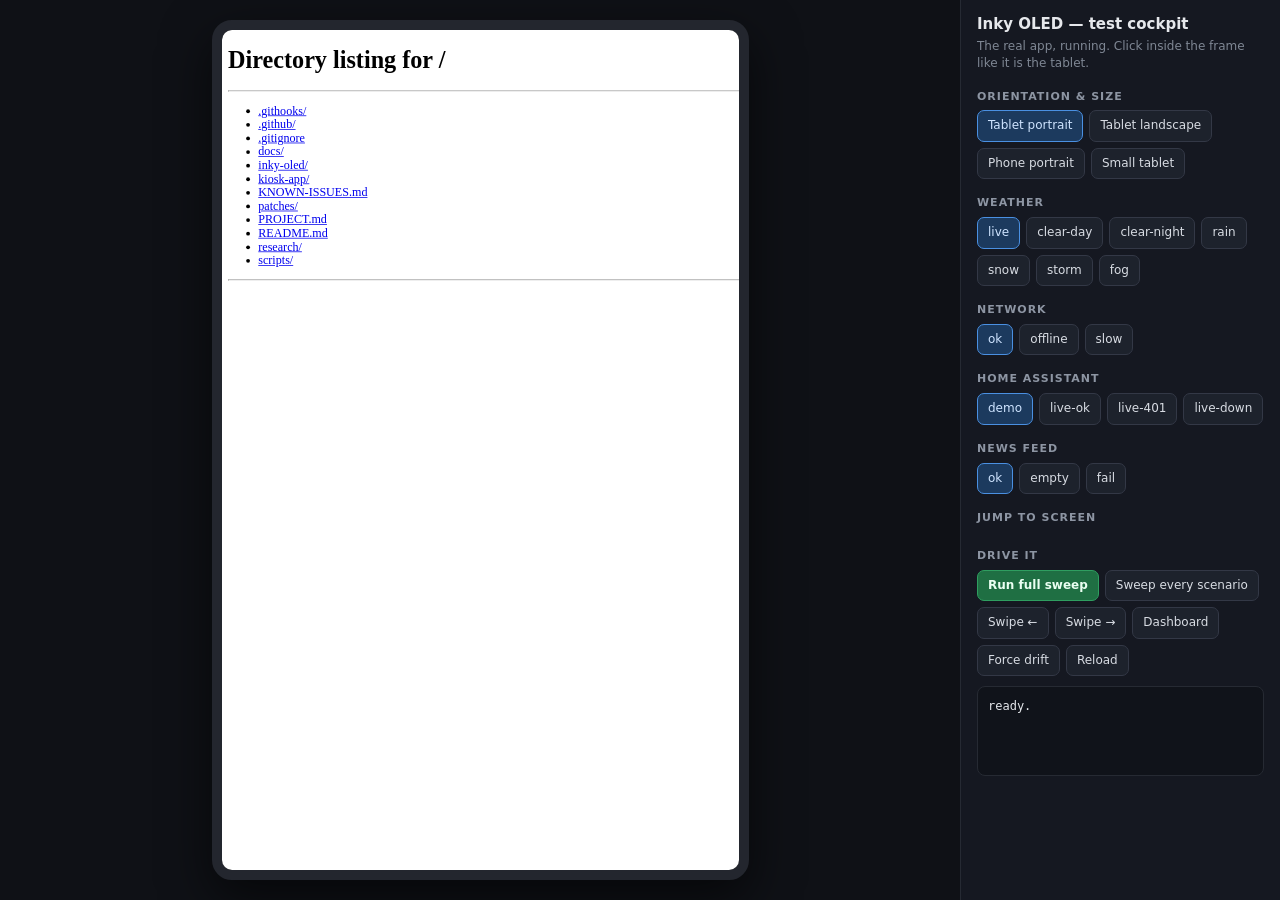
==== inky-oled/sim/cockpit.html @ 6fed16b7 "A cockpit that can actually drive the panel, and what it found The screenshots-and-a-static-server a" ====
<!doctype html>
<html>
<head>
<meta charset="utf-8">
<title>Inky OLED — test cockpit</title>
<style>
  :root { color-scheme: dark; }
  * { box-sizing: border-box; }
  body { margin: 0; background: #0f1116; color: #e6e8ec; display: flex; height: 100vh;
         font: 14px/1.45 system-ui, sans-serif; }
  #stage { flex: 1 1 auto; display: flex; align-items: center; justify-content: center;
           padding: 18px; overflow: auto; }
  /* The frame renders the app at the tablet's TRUE CSS viewport (711x1138) and scales the
     whole thing down to fit the pane. Sizing the iframe itself to fit instead would change
     what 1vh means, and every measurement in this app is in vh — the layout findings would
     be about the cockpit rather than about the panel. */
  #frame { border: 10px solid #23262e; border-radius: 20px; background: #000;
           box-shadow: 0 18px 50px rgba(0,0,0,.6); overflow: hidden; }
  iframe { border: 0; display: block; border-radius: 11px; transform-origin: 0 0; }
  aside { flex: 0 0 320px; background: #151821; border-left: 1px solid #262a33;
          padding: 14px 16px 30px; overflow: auto; }
  h1 { font-size: 15px; margin: 0 0 2px; }
  .hint { color: #7f8794; font-size: 12px; margin: 0 0 14px; }
  h2 { font-size: 11px; text-transform: uppercase; letter-spacing: .09em; color: #8d95a3;
       margin: 16px 0 6px; font-weight: 600; }
  .row { display: flex; flex-wrap: wrap; gap: 6px; }
  button { font: inherit; font-size: 12px; padding: 6px 10px; border-radius: 7px;
           border: 1px solid #333846; background: #1d222c; color: #d8dce3; cursor: pointer; }
  button:hover { border-color: #4a90e2; }
  button.on { background: #1c3a5e; border-color: #4a90e2; color: #cfe4ff; }
  button.go { background: #1f6f43; border-color: #2f9e60; color: #eafff2; font-weight: 600; }
  button.go:hover { border-color: #4fe08d; }
  #out { margin-top: 10px; font: 12px/1.5 ui-monospace, Menlo, monospace;
         white-space: pre-wrap; background: #10131a; border: 1px solid #262a33;
         border-radius: 8px; padding: 10px; min-height: 90px; max-height: 42vh; overflow: auto; }
  .ok { color: #6fdc7f; } .bad { color: #ff8a8a; } .warn { color: #ffd75a; }
</style>
</head>
<body>
<div id="stage"><div id="frame"><iframe id="app" src="/"></iframe></div></div>

<aside>
  <h1>Inky OLED — test cockpit</h1>
  <p class="hint">The real app, running. Click inside the frame like it is the tablet.</p>

  <h2>Orientation &amp; size</h2>
  <div class="row" id="sizes"></div>

  <h2>Weather</h2>
  <div class="row" id="weather"></div>

  <h2>Network</h2>
  <div class="row" id="net"></div>

  <h2>Home Assistant</h2>
  <div class="row" id="ha"></div>

  <h2>News feed</h2>
  <div class="row" id="news"></div>

  <h2>Jump to screen</h2>
  <div class="row" id="screens"></div>

  <h2>Drive it</h2>
  <div class="row">
    <button class="go" data-run="sweep">Run full sweep</button>
    <button data-run="sweep-all">Sweep every scenario</button>
    <button data-run="swipeL">Swipe ←</button>
    <button data-run="swipeR">Swipe →</button>
    <button data-run="home">Dashboard</button>
    <button data-run="drift">Force drift</button>
    <button data-run="reload">Reload</button>
  </div>
  <div id="out">ready.</div>
</aside>

<script>
var out = document.getElementById("out");
function win() { return document.getElementById("app").contentWindow; }
function say(msg, cls) { out.innerHTML = '<span class="' + (cls || "") + '">' + msg + "</span>"; }

/* [label, true CSS width, true CSS height] — the tablet reports 711x1138 at dpr 2.25 */
var SIZES = [
  ["Tablet portrait", 711, 1138],
  ["Tablet landscape", 1138, 711],
  ["Phone portrait", 412, 915],
  ["Small tablet", 600, 960]
];

/* Render at the true size, then scale the frame to whatever room the pane has. */
function fit(w, h) {
  var stage = document.getElementById("stage");
  var frame = document.getElementById("frame");
  var app = document.getElementById("app");
  var pad = 40;
  var scale = Math.min((stage.clientWidth - pad) / w, (stage.clientHeight - pad) / h, 1);
  app.style.width = w + "px";
  app.style.height = h + "px";
  app.style.transform = "scale(" + scale + ")";
  frame.style.width = Math.round(w * scale) + "px";
  frame.style.height = Math.round(h * scale) + "px";
  return scale;
}
var GROUPS = {
  weather: ["live", "clear-day", "clear-night", "rain", "snow", "storm", "fog"],
  net: ["ok", "offline", "slow"],
  ha: ["demo", "live-ok", "live-401", "live-down"],
  news: ["ok", "empty", "fail"]
};

function buildSizes() {
  var box = document.getElementById("sizes");
  SIZES.forEach(function (s, i) {
    var b = document.createElement("button");
    b.textContent = s[0];
    if (i === 0) b.className = "on";
    b.onclick = function () {
      var scale = fit(s[1], s[2]);
      Array.prototype.forEach.call(box.children, function (c) { c.className = ""; });
      b.className = "on";
      say("rendering at " + s[1] + "x" + s[2] + " CSS px, shown at "
        + Math.round(scale * 100) + "%");
    };
    box.appendChild(b);
  });
}

function buildGroups() {
  Object.keys(GROUPS).forEach(function (key) {
    var box = document.getElementById(key);
    GROUPS[key].forEach(function (v, i) {
      var b = document.createElement("button");
      b.textContent = v;
      if (i === 0) b.className = "on";
      b.onclick = function () {
        Array.prototype.forEach.call(box.children, function (c) { c.className = ""; });
        b.className = "on";
        var w = win();
        w.SIM.set(key, v);
        /* persist so it survives the reload the scenario needs to take effect */
        w.localStorage.setItem("sim.scenario", JSON.stringify(w.SIM.scenario));

        /* Home Assistant decides demo-vs-live from CONFIG at init, so the live modes need
           a config the app can believe in. The token is a placeholder the sim answers
           without ever leaving the machine. */
        if (key === "ha") {
          if (v === "demo") w.localStorage.removeItem("sim.configOverride");
          else w.localStorage.setItem("sim.configOverride", JSON.stringify({
            homeAssistant: {
              enabled: true, baseUrl: "http://sim-home-assistant.local:8123",
              token: "sim-token", refreshSeconds: 15,
              entities: [
                { id: "sensor.living_room_temperature", label: "Living room", unit: "°F" },
                { id: "sensor.bedroom_temperature", label: "Bedroom", unit: "°F" },
                { id: "sensor.living_room_humidity", label: "Humidity", unit: "%" },
                { id: "sensor.house_power", label: "Power", unit: "W" },
                { id: "light.living_room_lamp", label: "Lamp", kind: "toggle", domain: "light" }
              ]
            }
          }));
        }

        /* Weather scenes need no reload — the next fetch picks them up, so ask for one. */
        if (key === "weather" && w.WP && w.WP.registry.weather) {
          w.WP.registry.weather.fetch();
          return say("weather = " + v + " — refetching…");
        }
        say(key + " = " + v + " — reloading…");
        document.getElementById("app").src = "/?t=" + Date.now();
      };
      box.appendChild(b);
    });
  });
}

function buildScreens() {
  var box = document.getElementById("screens");
  var tryFill = function () {
    var w = win();
    if (!w.WP || !w.WP.WIDGETS) return setTimeout(tryFill, 300);
    box.innerHTML = "";
    w.WP.WIDGETS.forEach(function (name) {
      var b = document.createElement("button");
      b.textContent = name;
      b.onclick = function () {
        var ww = win();
        ww.WP.panels.closeAll();
        ww.WP.panels.open(name);
        say("opened " + name);
      };
      box.appendChild(b);
    });
  };
  tryFill();
}

function render(res) {
  var f = res.findings || [];
  var head = "scenario " + JSON.stringify(res.scenario) + "\nviewport " + res.viewport
    + "\nscreens visited " + res.screensVisited + "\n\n";
  if (!f.length) return say(head + "✓ nothing wrong found", "ok");
  say(head + f.length + " finding(s):\n• " + f.join("\n• "), "bad");
}

document.querySelectorAll("[data-run]").forEach(function (b) {
  b.onclick = function () {
    var w = win();
    var what = b.getAttribute("data-run");
    if (what === "reload") { document.getElementById("app").src = "/?t=" + Date.now(); return say("reloading…"); }
    if (!w.SIM) return say("the app has not finished booting", "warn");
    if (what === "swipeL") return say("now on " + w.SIM.swipe(-160));
    if (what === "swipeR") return say("now on " + w.SIM.swipe(160));
    if (what === "home") { w.WP.panels.closeAll(); return say("dashboard"); }
    if (what === "drift") { w.WP.drift.nudge(); return say("nudged: " +
      w.getComputedStyle(w.document.getElementById("drift")).transform
      + " (room below: " + w.WP.drift.downRoom(12) + "px)"); }
    if (what === "sweep") {
      say("sweeping every screen and control…", "warn");
      return w.SIM.sweep().then(render);
    }
    if (what === "sweep-all") {
      var combos = [
        { weather: "storm", net: "ok", ha: "demo", news: "ok" },
        { weather: "clear-night", net: "ok", ha: "live-ok", news: "ok" },
        { weather: "snow", net: "ok", ha: "live-401", news: "fail" },
        { weather: "live", net: "offline", ha: "demo", news: "ok" }
      ];
      var all = [];
      var chain = Promise.resolve();
      combos.forEach(function (c, i) {
        chain = chain.then(function () {
          say("scenario " + (i + 1) + " of " + combos.length + ": " + JSON.stringify(c), "warn");
          Object.keys(c).forEach(function (k) { w.SIM.set(k, c[k]); });
          return w.SIM.sweep();
        }).then(function (r) { all.push(r); });
      });
      return chain.then(function () {
        var txt = all.map(function (r) {
          return JSON.stringify(r.scenario) + "\n  "
            + (r.findings.length ? r.findings.join("\n  ") : "✓ clean");
        }).join("\n\n");
        var bad = all.some(function (r) { return r.findings.length; });
        say(txt, bad ? "bad" : "ok");
      });
    }
  };
});

buildSizes(); buildGroups(); buildScreens();
fit(SIZES[0][1], SIZES[0][2]);
window.addEventListener("resize", function () {
  var on = document.querySelector("#sizes .on");
  var s = SIZES[Array.prototype.indexOf.call(document.getElementById("sizes").children, on)] || SIZES[0];
  fit(s[1], s[2]);
});
document.getElementById("app").addEventListener("load", buildScreens);
</script>
</body>
</html>
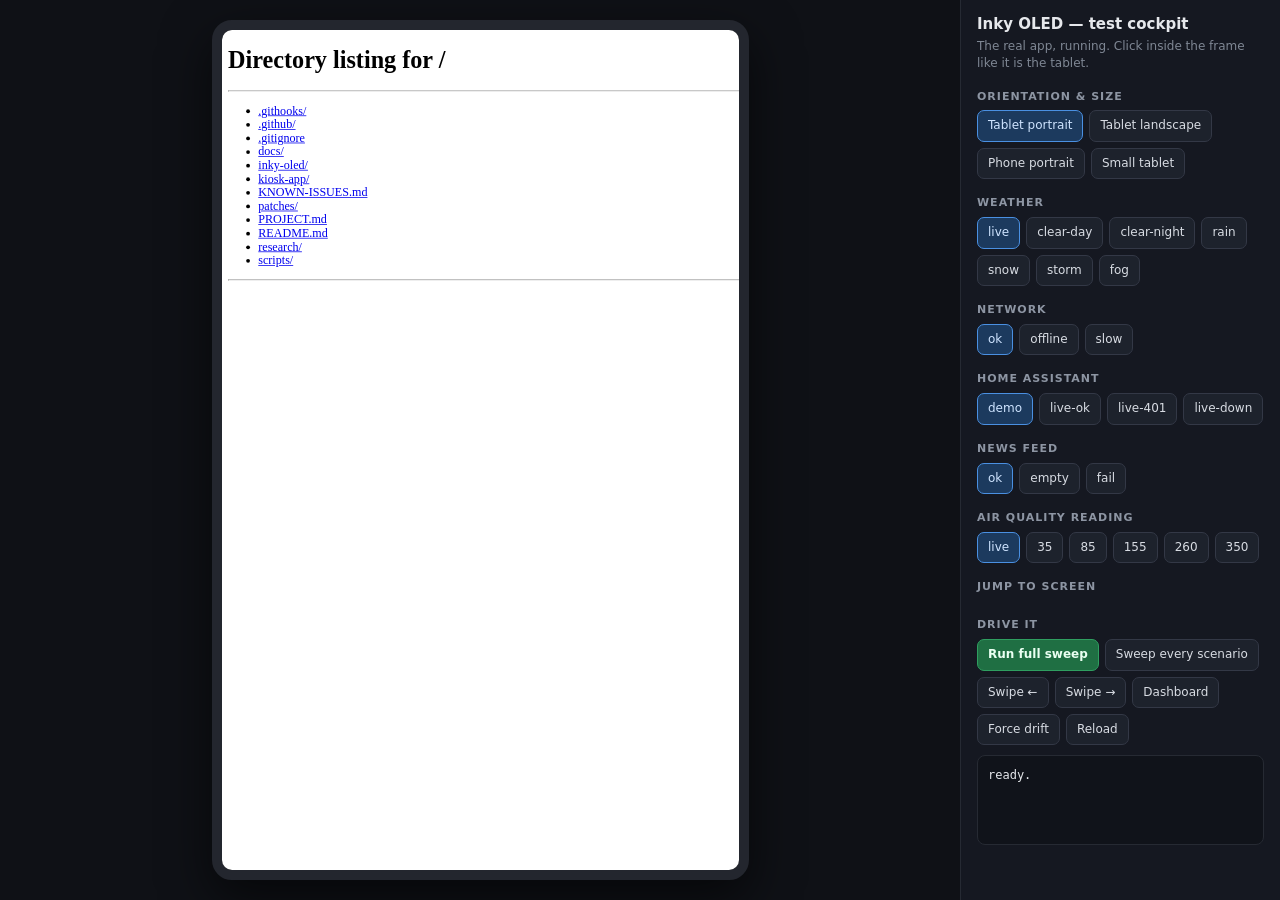
==== commit a3d06089: "States the design loops never saw: the panel was lying in two of them Five rounds of grading all loo" ====
--- a/inky-oled/sim/cockpit.html
+++ b/inky-oled/sim/cockpit.html
@@ -58,6 +58,9 @@
   <h2>News feed</h2>
   <div class="row" id="news"></div>
 
+  <h2>Air quality reading</h2>
+  <div class="row" id="aqi"></div>
+
   <h2>Jump to screen</h2>
   <div class="row" id="screens"></div>
 
@@ -105,7 +108,8 @@
   weather: ["live", "clear-day", "clear-night", "rain", "snow", "storm", "fog"],
   net: ["ok", "offline", "slow"],
   ha: ["demo", "live-ok", "live-401", "live-down"],
-  news: ["ok", "empty", "fail"]
+  news: ["ok", "empty", "fail"],
+  aqi: ["live", "35", "85", "155", "260", "350"]
 };
 
 function buildSizes() {
@@ -160,6 +164,11 @@
           }));
         }
 
+        /* Air readings need no reload either. */
+        if (key === "aqi" && w.WP && w.WP.registry.air) {
+          w.WP.registry.air.fetch();
+          return say("air quality = " + v + " — refetching…");
+        }
         /* Weather scenes need no reload — the next fetch picks them up, so ask for one. */
         if (key === "weather" && w.WP && w.WP.registry.weather) {
           w.WP.registry.weather.fetch();
